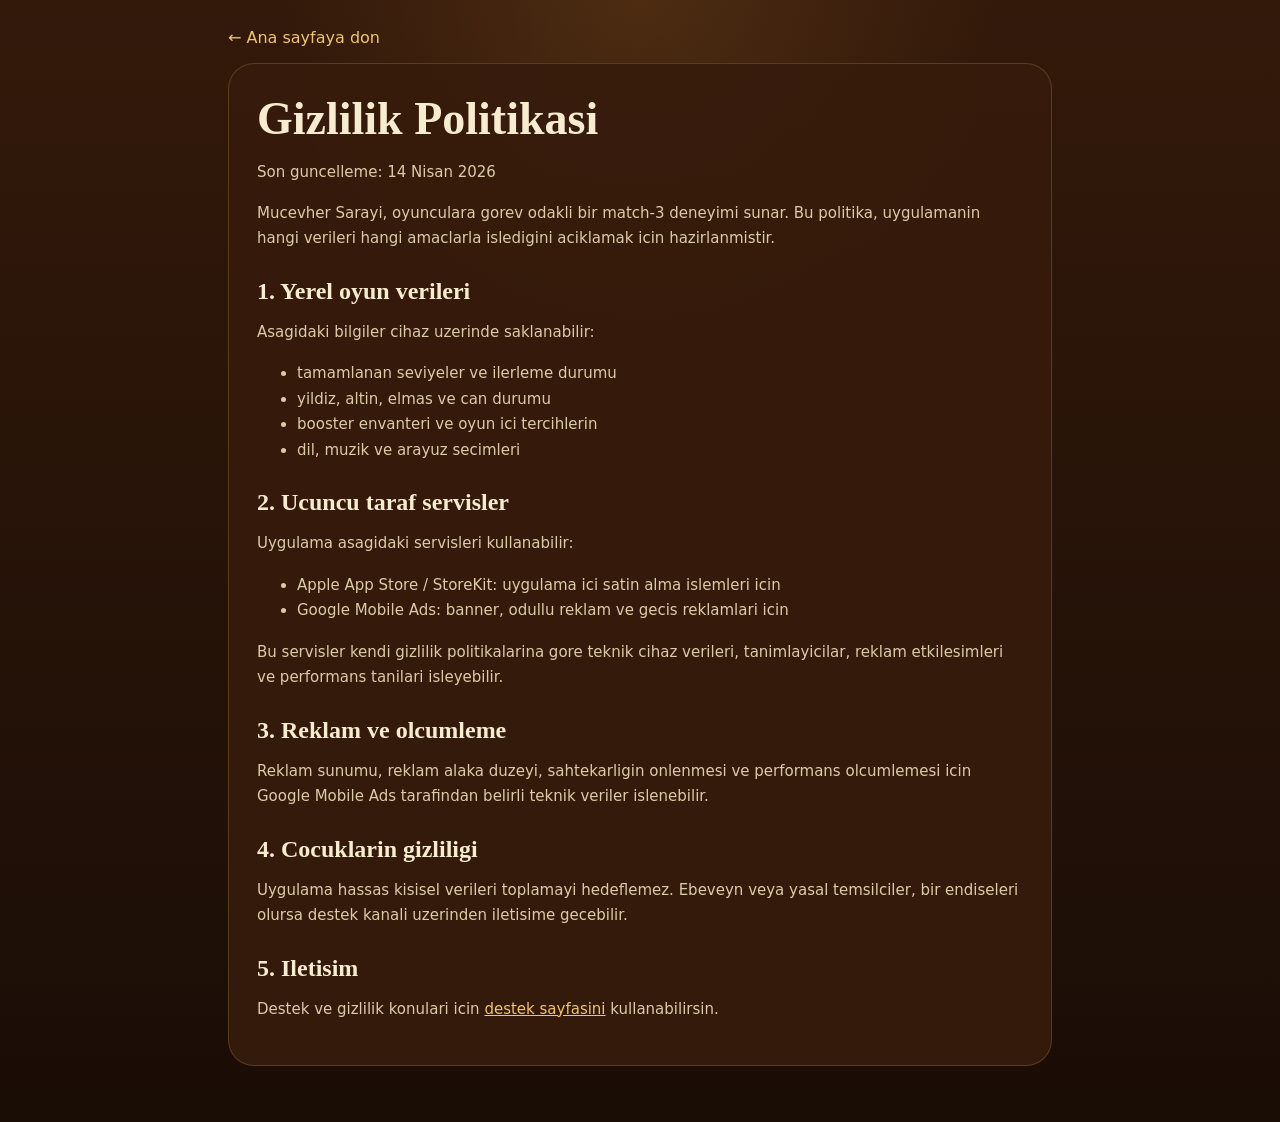
==== privacy.html @ 97454706 "Add GitHub Pages site for support, privacy and app-ads" ====
<!DOCTYPE html>
<html lang="tr">
<head>
  <meta charset="utf-8">
  <meta name="viewport" content="width=device-width, initial-scale=1">
  <title>Mucevher Sarayi - Gizlilik Politikasi</title>
  <style>
    :root {
      --bg: #1a0d06;
      --panel: rgba(55, 28, 13, 0.92);
      --line: rgba(232, 192, 105, 0.2);
      --gold: #efc66a;
      --cream: #f8ecd0;
      --muted: #dccbaa;
    }
    * { box-sizing: border-box; }
    body {
      margin: 0;
      font-family: system-ui, -apple-system, BlinkMacSystemFont, "Segoe UI", sans-serif;
      background:
        radial-gradient(circle at top, rgba(214, 146, 57, 0.16), transparent 28%),
        linear-gradient(180deg, #33190a, var(--bg));
      color: var(--cream);
    }
    .wrap {
      max-width: 860px;
      margin: 0 auto;
      padding: 28px 18px 56px;
    }
    .panel {
      background: var(--panel);
      border: 1px solid var(--line);
      border-radius: 26px;
      padding: 28px;
    }
    a { color: var(--gold); }
    h1, h2 {
      font-family: Georgia, "Times New Roman", serif;
      margin: 0 0 14px;
    }
    h1 { font-size: clamp(30px, 6vw, 46px); }
    h2 { font-size: 24px; margin-top: 26px; }
    p, li {
      color: var(--muted);
      line-height: 1.7;
      font-size: 15px;
    }
    .back { display: inline-block; margin-bottom: 16px; text-decoration: none; }
  </style>
</head>
<body>
  <main class="wrap">
    <a class="back" href="./index.html">← Ana sayfaya don</a>
    <section class="panel">
      <h1>Gizlilik Politikasi</h1>
      <p>Son guncelleme: 14 Nisan 2026</p>

      <p>
        Mucevher Sarayi, oyunculara gorev odakli bir match-3 deneyimi sunar. Bu politika, uygulamanin hangi verileri
        hangi amaclarla isledigini aciklamak icin hazirlanmistir.
      </p>

      <h2>1. Yerel oyun verileri</h2>
      <p>Asagidaki bilgiler cihaz uzerinde saklanabilir:</p>
      <ul>
        <li>tamamlanan seviyeler ve ilerleme durumu</li>
        <li>yildiz, altin, elmas ve can durumu</li>
        <li>booster envanteri ve oyun ici tercihlerin</li>
        <li>dil, muzik ve arayuz secimleri</li>
      </ul>

      <h2>2. Ucuncu taraf servisler</h2>
      <p>Uygulama asagidaki servisleri kullanabilir:</p>
      <ul>
        <li>Apple App Store / StoreKit: uygulama ici satin alma islemleri icin</li>
        <li>Google Mobile Ads: banner, odullu reklam ve gecis reklamlari icin</li>
      </ul>
      <p>
        Bu servisler kendi gizlilik politikalarina gore teknik cihaz verileri, tanimlayicilar, reklam etkilesimleri
        ve performans tanilari isleyebilir.
      </p>

      <h2>3. Reklam ve olcumleme</h2>
      <p>
        Reklam sunumu, reklam alaka duzeyi, sahtekarligin onlenmesi ve performans olcumlemesi icin Google Mobile Ads
        tarafindan belirli teknik veriler islenebilir.
      </p>

      <h2>4. Cocuklarin gizliligi</h2>
      <p>
        Uygulama hassas kisisel verileri toplamayi hedeflemez. Ebeveyn veya yasal temsilciler, bir endiseleri olursa
        destek kanali uzerinden iletisime gecebilir.
      </p>

      <h2>5. Iletisim</h2>
      <p>
        Destek ve gizlilik konulari icin <a href="./support.html">destek sayfasini</a> kullanabilirsin.
      </p>
    </section>
  </main>
</body>
</html>
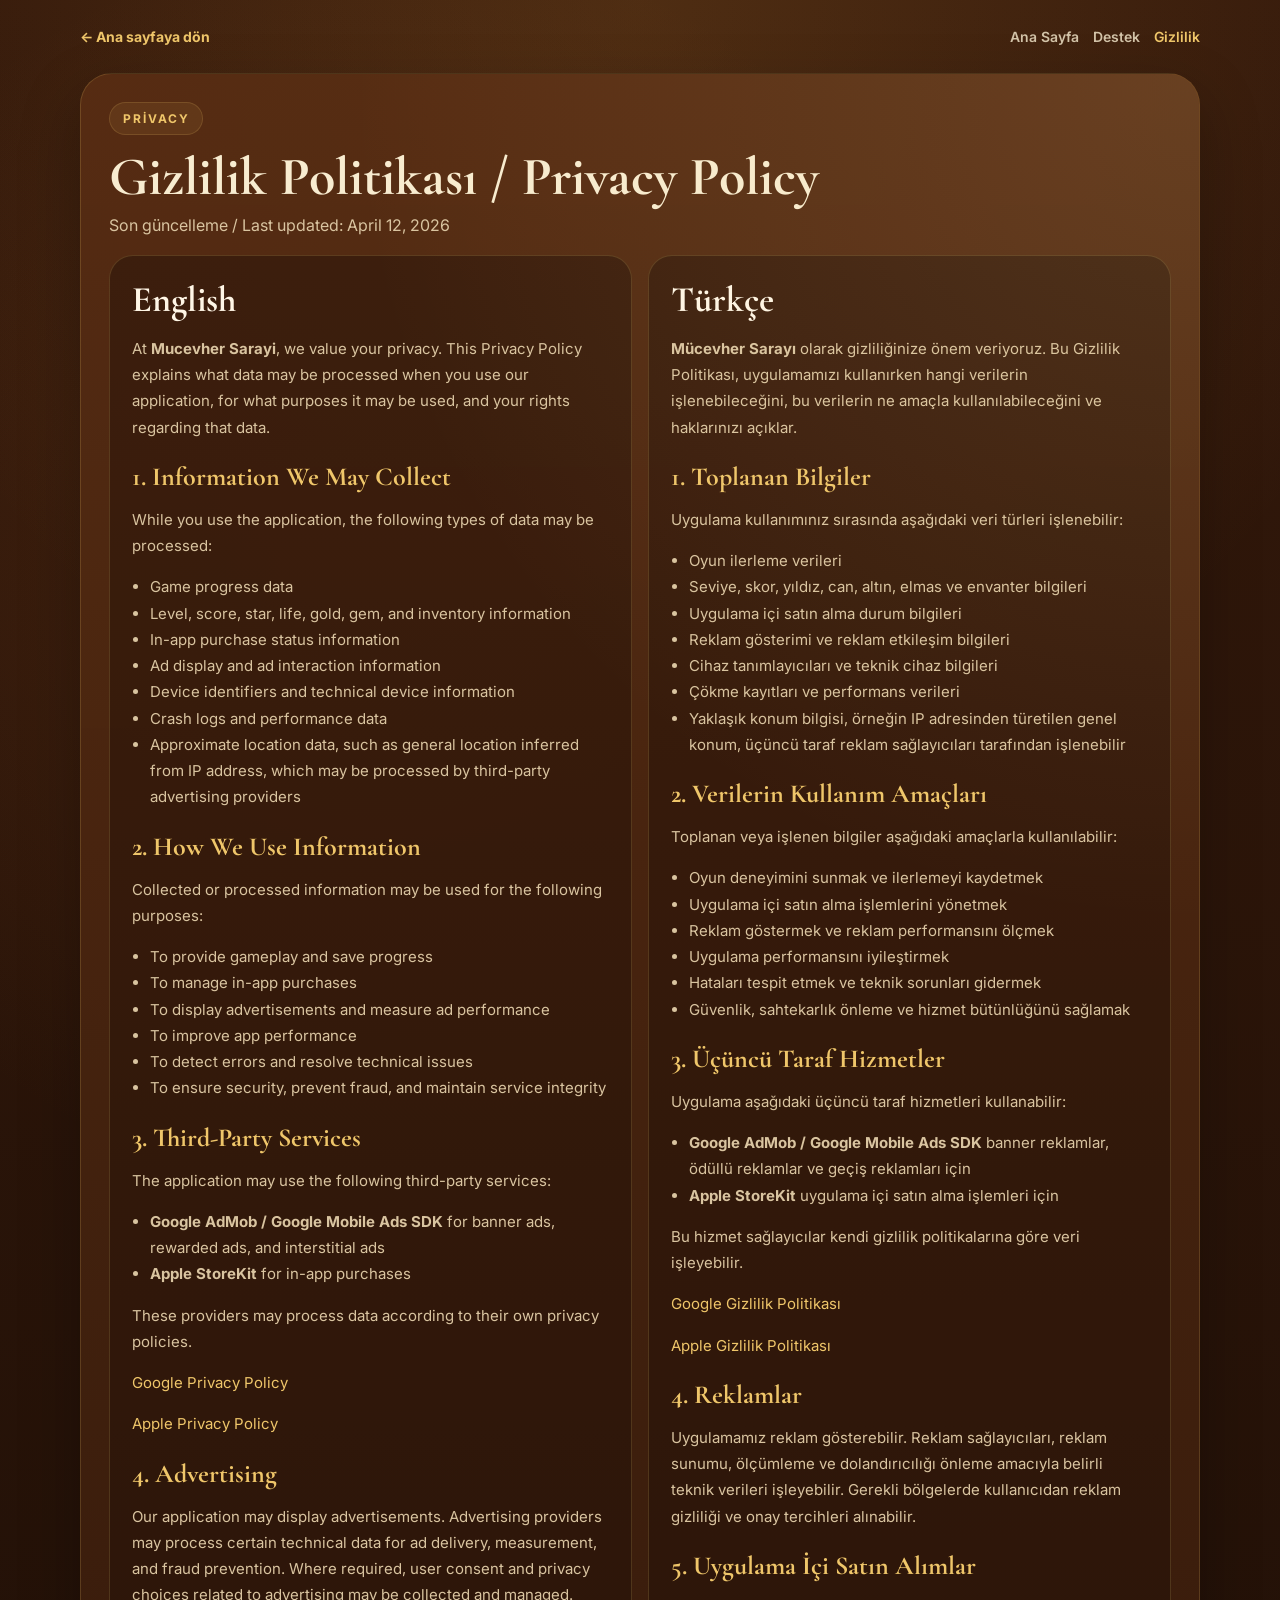
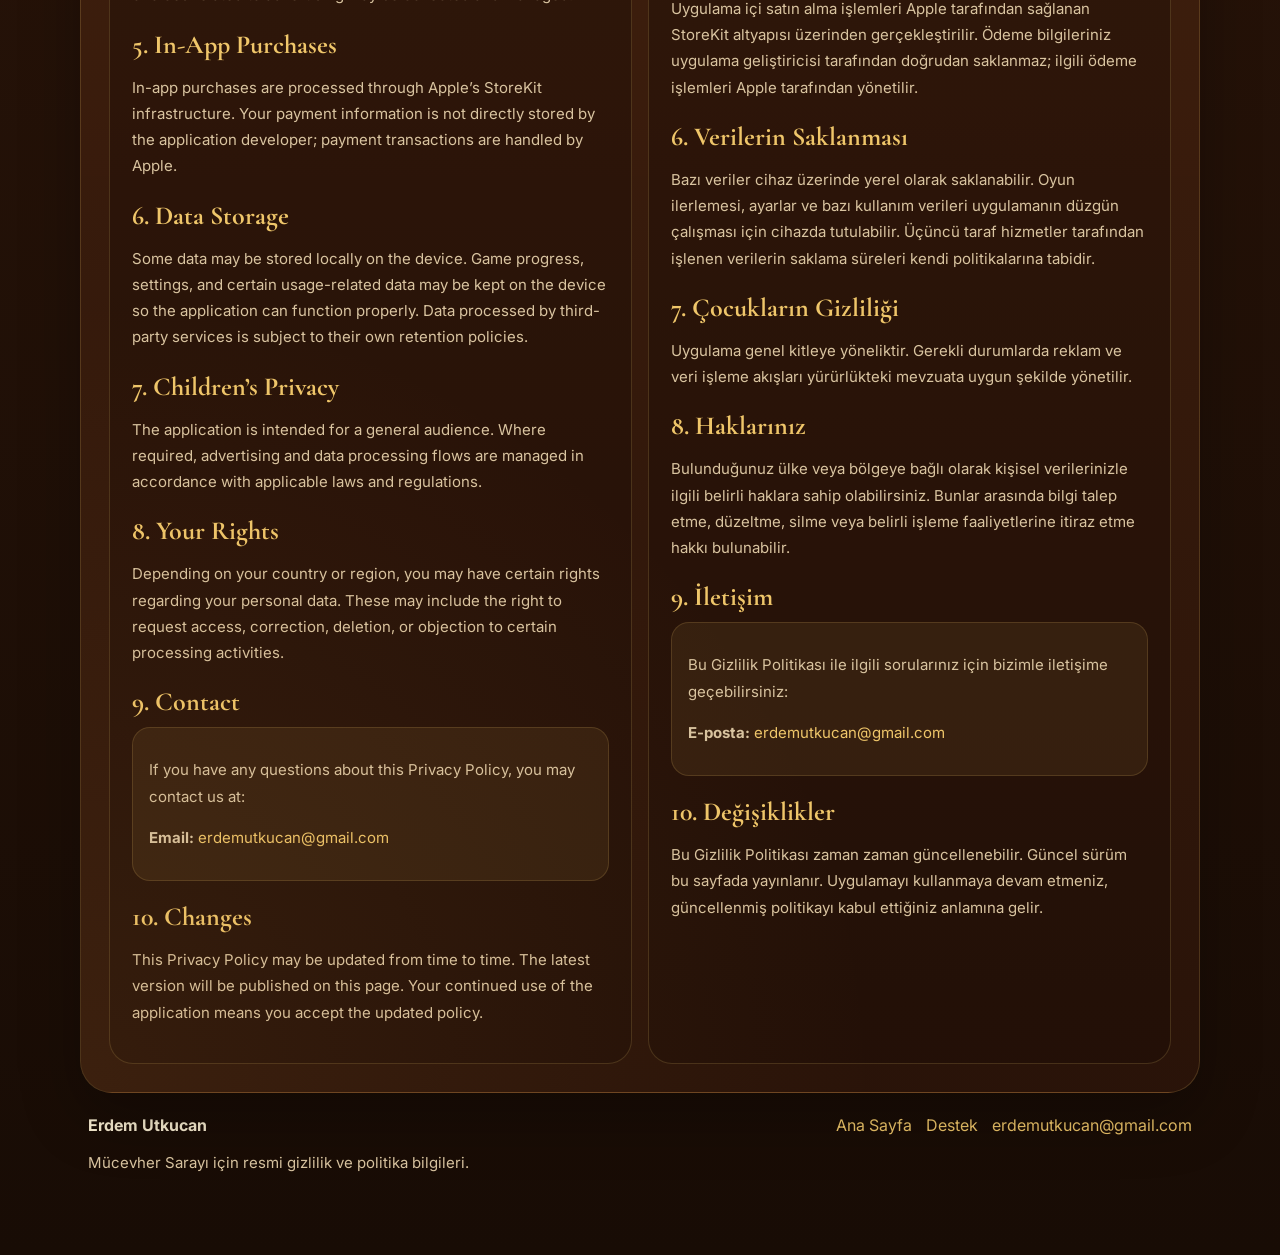
==== commit 82258057: "Polish publisher website" ====
--- a/privacy.html
+++ b/privacy.html
@@ -3,100 +3,260 @@
 <head>
   <meta charset="utf-8">
   <meta name="viewport" content="width=device-width, initial-scale=1">
-  <title>Mucevher Sarayi - Gizlilik Politikasi</title>
+  <title>Mücevher Sarayı | Gizlilik Politikası</title>
+  <meta name="description" content="Mücevher Sarayı için Türkçe ve İngilizce gizlilik politikası.">
+  <link rel="canonical" href="https://erdemutkucan.com/privacy.html">
+  <link rel="preconnect" href="https://fonts.googleapis.com">
+  <link rel="preconnect" href="https://fonts.gstatic.com" crossorigin>
+  <link href="https://fonts.googleapis.com/css2?family=Cormorant+Garamond:wght@500;600;700&family=Inter:wght@400;500;600;700&display=swap" rel="stylesheet">
+  <link rel="stylesheet" href="./styles.css">
   <style>
-    :root {
-      --bg: #1a0d06;
-      --panel: rgba(55, 28, 13, 0.92);
-      --line: rgba(232, 192, 105, 0.2);
-      --gold: #efc66a;
-      --cream: #f8ecd0;
-      --muted: #dccbaa;
-    }
-    * { box-sizing: border-box; }
-    body {
+    .policy-columns {
+      display: grid;
+      grid-template-columns: repeat(auto-fit, minmax(300px, 1fr));
+      gap: 16px;
+      margin-top: 20px;
+    }
+
+    .policy-card {
+      border: 1px solid var(--line);
+      background: rgba(26, 13, 6, 0.38);
+      border-radius: 24px;
+      padding: 22px;
+    }
+
+    .policy-card h2 {
+      margin: 0 0 12px;
+      font-family: "Cormorant Garamond", Georgia, serif;
+      font-size: 36px;
+      color: var(--text);
+    }
+
+    .policy-card h3 {
+      margin: 20px 0 10px;
+      font-family: "Cormorant Garamond", Georgia, serif;
+      font-size: 26px;
+      color: var(--gold);
+    }
+
+    .policy-card p,
+    .policy-card li {
+      color: var(--muted);
+      line-height: 1.75;
+      font-size: 15px;
+    }
+
+    .policy-card ul {
       margin: 0;
-      font-family: system-ui, -apple-system, BlinkMacSystemFont, "Segoe UI", sans-serif;
-      background:
-        radial-gradient(circle at top, rgba(214, 146, 57, 0.16), transparent 28%),
-        linear-gradient(180deg, #33190a, var(--bg));
-      color: var(--cream);
-    }
-    .wrap {
-      max-width: 860px;
-      margin: 0 auto;
-      padding: 28px 18px 56px;
-    }
-    .panel {
-      background: var(--panel);
-      border: 1px solid var(--line);
-      border-radius: 26px;
-      padding: 28px;
-    }
-    a { color: var(--gold); }
-    h1, h2 {
-      font-family: Georgia, "Times New Roman", serif;
-      margin: 0 0 14px;
-    }
-    h1 { font-size: clamp(30px, 6vw, 46px); }
-    h2 { font-size: 24px; margin-top: 26px; }
-    p, li {
+      padding-left: 18px;
+    }
+
+    .policy-meta {
       color: var(--muted);
-      line-height: 1.7;
-      font-size: 15px;
-    }
-    .back { display: inline-block; margin-bottom: 16px; text-decoration: none; }
+      margin: 10px 0 0;
+    }
+
+    .contact-box {
+      margin-top: 10px;
+      padding: 14px 16px;
+      border-radius: 18px;
+      background: rgba(239, 198, 106, 0.08);
+      border: 1px solid rgba(239, 198, 106, 0.16);
+    }
   </style>
 </head>
 <body>
-  <main class="wrap">
-    <a class="back" href="./index.html">← Ana sayfaya don</a>
-    <section class="panel">
-      <h1>Gizlilik Politikasi</h1>
-      <p>Son guncelleme: 14 Nisan 2026</p>
-
-      <p>
-        Mucevher Sarayi, oyunculara gorev odakli bir match-3 deneyimi sunar. Bu politika, uygulamanin hangi verileri
-        hangi amaclarla isledigini aciklamak icin hazirlanmistir.
-      </p>
-
-      <h2>1. Yerel oyun verileri</h2>
-      <p>Asagidaki bilgiler cihaz uzerinde saklanabilir:</p>
-      <ul>
-        <li>tamamlanan seviyeler ve ilerleme durumu</li>
-        <li>yildiz, altin, elmas ve can durumu</li>
-        <li>booster envanteri ve oyun ici tercihlerin</li>
-        <li>dil, muzik ve arayuz secimleri</li>
-      </ul>
-
-      <h2>2. Ucuncu taraf servisler</h2>
-      <p>Uygulama asagidaki servisleri kullanabilir:</p>
-      <ul>
-        <li>Apple App Store / StoreKit: uygulama ici satin alma islemleri icin</li>
-        <li>Google Mobile Ads: banner, odullu reklam ve gecis reklamlari icin</li>
-      </ul>
-      <p>
-        Bu servisler kendi gizlilik politikalarina gore teknik cihaz verileri, tanimlayicilar, reklam etkilesimleri
-        ve performans tanilari isleyebilir.
-      </p>
-
-      <h2>3. Reklam ve olcumleme</h2>
-      <p>
-        Reklam sunumu, reklam alaka duzeyi, sahtekarligin onlenmesi ve performans olcumlemesi icin Google Mobile Ads
-        tarafindan belirli teknik veriler islenebilir.
-      </p>
-
-      <h2>4. Cocuklarin gizliligi</h2>
-      <p>
-        Uygulama hassas kisisel verileri toplamayi hedeflemez. Ebeveyn veya yasal temsilciler, bir endiseleri olursa
-        destek kanali uzerinden iletisime gecebilir.
-      </p>
-
-      <h2>5. Iletisim</h2>
-      <p>
-        Destek ve gizlilik konulari icin <a href="./support.html">destek sayfasini</a> kullanabilirsin.
-      </p>
+  <main class="site-shell">
+    <header class="page-header">
+      <a class="back-link" href="./index.html">← Ana sayfaya dön</a>
+      <nav class="nav">
+        <a href="./index.html">Ana Sayfa</a>
+        <a href="./support.html">Destek</a>
+        <a href="./privacy.html" aria-current="page">Gizlilik</a>
+      </nav>
+    </header>
+
+    <section class="page-panel">
+      <span class="eyebrow">Privacy</span>
+      <h1 class="page-title">Gizlilik Politikası / Privacy Policy</h1>
+      <p class="policy-meta">Son güncelleme / Last updated: April 12, 2026</p>
+
+      <div class="policy-columns">
+        <article class="policy-card">
+          <h2>English</h2>
+          <p>
+            At <strong>Mucevher Sarayi</strong>, we value your privacy. This Privacy Policy explains what data may be processed
+            when you use our application, for what purposes it may be used, and your rights regarding that data.
+          </p>
+
+          <h3>1. Information We May Collect</h3>
+          <p>While you use the application, the following types of data may be processed:</p>
+          <ul>
+            <li>Game progress data</li>
+            <li>Level, score, star, life, gold, gem, and inventory information</li>
+            <li>In-app purchase status information</li>
+            <li>Ad display and ad interaction information</li>
+            <li>Device identifiers and technical device information</li>
+            <li>Crash logs and performance data</li>
+            <li>Approximate location data, such as general location inferred from IP address, which may be processed by third-party advertising providers</li>
+          </ul>
+
+          <h3>2. How We Use Information</h3>
+          <p>Collected or processed information may be used for the following purposes:</p>
+          <ul>
+            <li>To provide gameplay and save progress</li>
+            <li>To manage in-app purchases</li>
+            <li>To display advertisements and measure ad performance</li>
+            <li>To improve app performance</li>
+            <li>To detect errors and resolve technical issues</li>
+            <li>To ensure security, prevent fraud, and maintain service integrity</li>
+          </ul>
+
+          <h3>3. Third-Party Services</h3>
+          <p>The application may use the following third-party services:</p>
+          <ul>
+            <li><strong>Google AdMob / Google Mobile Ads SDK</strong> for banner ads, rewarded ads, and interstitial ads</li>
+            <li><strong>Apple StoreKit</strong> for in-app purchases</li>
+          </ul>
+          <p>These providers may process data according to their own privacy policies.</p>
+          <p><a href="https://policies.google.com/privacy">Google Privacy Policy</a></p>
+          <p><a href="https://www.apple.com/legal/privacy/">Apple Privacy Policy</a></p>
+
+          <h3>4. Advertising</h3>
+          <p>
+            Our application may display advertisements. Advertising providers may process certain technical data for ad delivery,
+            measurement, and fraud prevention. Where required, user consent and privacy choices related to advertising may be collected and managed.
+          </p>
+
+          <h3>5. In-App Purchases</h3>
+          <p>
+            In-app purchases are processed through Apple’s StoreKit infrastructure. Your payment information is not directly stored by the application
+            developer; payment transactions are handled by Apple.
+          </p>
+
+          <h3>6. Data Storage</h3>
+          <p>
+            Some data may be stored locally on the device. Game progress, settings, and certain usage-related data may be kept on the device so the
+            application can function properly. Data processed by third-party services is subject to their own retention policies.
+          </p>
+
+          <h3>7. Children’s Privacy</h3>
+          <p>
+            The application is intended for a general audience. Where required, advertising and data processing flows are managed in accordance with applicable laws and regulations.
+          </p>
+
+          <h3>8. Your Rights</h3>
+          <p>
+            Depending on your country or region, you may have certain rights regarding your personal data. These may include the right to request access,
+            correction, deletion, or objection to certain processing activities.
+          </p>
+
+          <h3>9. Contact</h3>
+          <div class="contact-box">
+            <p>If you have any questions about this Privacy Policy, you may contact us at:</p>
+            <p><strong>Email:</strong> <a href="mailto:erdemutkucan@gmail.com">erdemutkucan@gmail.com</a></p>
+          </div>
+
+          <h3>10. Changes</h3>
+          <p>
+            This Privacy Policy may be updated from time to time. The latest version will be published on this page. Your continued use of the application means you accept the updated policy.
+          </p>
+        </article>
+
+        <article class="policy-card">
+          <h2>Türkçe</h2>
+          <p>
+            <strong>Mücevher Sarayı</strong> olarak gizliliğinize önem veriyoruz. Bu Gizlilik Politikası, uygulamamızı kullanırken hangi verilerin
+            işlenebileceğini, bu verilerin ne amaçla kullanılabileceğini ve haklarınızı açıklar.
+          </p>
+
+          <h3>1. Toplanan Bilgiler</h3>
+          <p>Uygulama kullanımınız sırasında aşağıdaki veri türleri işlenebilir:</p>
+          <ul>
+            <li>Oyun ilerleme verileri</li>
+            <li>Seviye, skor, yıldız, can, altın, elmas ve envanter bilgileri</li>
+            <li>Uygulama içi satın alma durum bilgileri</li>
+            <li>Reklam gösterimi ve reklam etkileşim bilgileri</li>
+            <li>Cihaz tanımlayıcıları ve teknik cihaz bilgileri</li>
+            <li>Çökme kayıtları ve performans verileri</li>
+            <li>Yaklaşık konum bilgisi, örneğin IP adresinden türetilen genel konum, üçüncü taraf reklam sağlayıcıları tarafından işlenebilir</li>
+          </ul>
+
+          <h3>2. Verilerin Kullanım Amaçları</h3>
+          <p>Toplanan veya işlenen bilgiler aşağıdaki amaçlarla kullanılabilir:</p>
+          <ul>
+            <li>Oyun deneyimini sunmak ve ilerlemeyi kaydetmek</li>
+            <li>Uygulama içi satın alma işlemlerini yönetmek</li>
+            <li>Reklam göstermek ve reklam performansını ölçmek</li>
+            <li>Uygulama performansını iyileştirmek</li>
+            <li>Hataları tespit etmek ve teknik sorunları gidermek</li>
+            <li>Güvenlik, sahtekarlık önleme ve hizmet bütünlüğünü sağlamak</li>
+          </ul>
+
+          <h3>3. Üçüncü Taraf Hizmetler</h3>
+          <p>Uygulama aşağıdaki üçüncü taraf hizmetleri kullanabilir:</p>
+          <ul>
+            <li><strong>Google AdMob / Google Mobile Ads SDK</strong> banner reklamlar, ödüllü reklamlar ve geçiş reklamları için</li>
+            <li><strong>Apple StoreKit</strong> uygulama içi satın alma işlemleri için</li>
+          </ul>
+          <p>Bu hizmet sağlayıcılar kendi gizlilik politikalarına göre veri işleyebilir.</p>
+          <p><a href="https://policies.google.com/privacy">Google Gizlilik Politikası</a></p>
+          <p><a href="https://www.apple.com/legal/privacy/">Apple Gizlilik Politikası</a></p>
+
+          <h3>4. Reklamlar</h3>
+          <p>
+            Uygulamamız reklam gösterebilir. Reklam sağlayıcıları, reklam sunumu, ölçümleme ve dolandırıcılığı önleme amacıyla belirli teknik verileri
+            işleyebilir. Gerekli bölgelerde kullanıcıdan reklam gizliliği ve onay tercihleri alınabilir.
+          </p>
+
+          <h3>5. Uygulama İçi Satın Alımlar</h3>
+          <p>
+            Uygulama içi satın alma işlemleri Apple tarafından sağlanan StoreKit altyapısı üzerinden gerçekleştirilir. Ödeme bilgileriniz uygulama
+            geliştiricisi tarafından doğrudan saklanmaz; ilgili ödeme işlemleri Apple tarafından yönetilir.
+          </p>
+
+          <h3>6. Verilerin Saklanması</h3>
+          <p>
+            Bazı veriler cihaz üzerinde yerel olarak saklanabilir. Oyun ilerlemesi, ayarlar ve bazı kullanım verileri uygulamanın düzgün çalışması için
+            cihazda tutulabilir. Üçüncü taraf hizmetler tarafından işlenen verilerin saklama süreleri kendi politikalarına tabidir.
+          </p>
+
+          <h3>7. Çocukların Gizliliği</h3>
+          <p>
+            Uygulama genel kitleye yöneliktir. Gerekli durumlarda reklam ve veri işleme akışları yürürlükteki mevzuata uygun şekilde yönetilir.
+          </p>
+
+          <h3>8. Haklarınız</h3>
+          <p>
+            Bulunduğunuz ülke veya bölgeye bağlı olarak kişisel verilerinizle ilgili belirli haklara sahip olabilirsiniz. Bunlar arasında bilgi talep etme,
+            düzeltme, silme veya belirli işleme faaliyetlerine itiraz etme hakkı bulunabilir.
+          </p>
+
+          <h3>9. İletişim</h3>
+          <div class="contact-box">
+            <p>Bu Gizlilik Politikası ile ilgili sorularınız için bizimle iletişime geçebilirsiniz:</p>
+            <p><strong>E-posta:</strong> <a href="mailto:erdemutkucan@gmail.com">erdemutkucan@gmail.com</a></p>
+          </div>
+
+          <h3>10. Değişiklikler</h3>
+          <p>
+            Bu Gizlilik Politikası zaman zaman güncellenebilir. Güncel sürüm bu sayfada yayınlanır. Uygulamayı kullanmaya devam etmeniz, güncellenmiş politikayı kabul ettiğiniz anlamına gelir.
+          </p>
+        </article>
+      </div>
     </section>
+
+    <footer class="site-footer">
+      <div>
+        <strong>Erdem Utkucan</strong>
+        <p>Mücevher Sarayı için resmi gizlilik ve politika bilgileri.</p>
+      </div>
+      <div class="footer-links">
+        <a href="./index.html">Ana Sayfa</a>
+        <a href="./support.html">Destek</a>
+        <a href="mailto:erdemutkucan@gmail.com">erdemutkucan@gmail.com</a>
+      </div>
+    </footer>
   </main>
 </body>
 </html>
--- a/styles.css
+++ b/styles.css
@@ -0,0 +1,387 @@
+:root {
+  --bg: #180c05;
+  --bg-soft: #34190b;
+  --panel: rgba(53, 27, 12, 0.9);
+  --panel-strong: rgba(66, 33, 14, 0.95);
+  --line: rgba(239, 198, 106, 0.18);
+  --gold: #efc66a;
+  --gold-strong: #f5d88f;
+  --cream: #f8ecd0;
+  --muted: #d9c4a0;
+  --text: #fff6e6;
+  --shadow: 0 24px 60px rgba(0, 0, 0, 0.28);
+}
+
+* {
+  box-sizing: border-box;
+}
+
+html {
+  scroll-behavior: smooth;
+}
+
+body {
+  margin: 0;
+  color: var(--cream);
+  font-family: "Inter", system-ui, -apple-system, BlinkMacSystemFont, "Segoe UI", sans-serif;
+  background:
+    radial-gradient(circle at top, rgba(218, 150, 57, 0.16), transparent 28%),
+    radial-gradient(circle at 30% 20%, rgba(165, 92, 38, 0.18), transparent 26%),
+    linear-gradient(180deg, var(--bg-soft), var(--bg));
+  min-height: 100vh;
+}
+
+a {
+  color: var(--gold);
+  text-decoration: none;
+}
+
+a:hover {
+  color: var(--gold-strong);
+}
+
+.site-shell {
+  width: min(1120px, calc(100% - 32px));
+  margin: 0 auto;
+  padding: 28px 0 64px;
+}
+
+.hero-panel,
+.page-panel {
+  background:
+    linear-gradient(180deg, rgba(88, 45, 19, 0.92), rgba(42, 20, 9, 0.96));
+  border: 1px solid var(--line);
+  border-radius: 32px;
+  padding: 28px;
+  box-shadow: var(--shadow);
+  position: relative;
+  overflow: hidden;
+}
+
+.hero-panel::before,
+.page-panel::before {
+  content: "";
+  position: absolute;
+  inset: 0;
+  background:
+    radial-gradient(circle at top right, rgba(245, 216, 143, 0.12), transparent 30%),
+    radial-gradient(circle at bottom left, rgba(189, 124, 53, 0.12), transparent 28%);
+  pointer-events: none;
+}
+
+.topbar,
+.page-header {
+  display: flex;
+  align-items: center;
+  justify-content: space-between;
+  gap: 16px;
+  margin-bottom: 28px;
+}
+
+.brand-lockup {
+  display: flex;
+  align-items: center;
+  gap: 12px;
+  flex-wrap: wrap;
+}
+
+.brand-pill {
+  display: inline-flex;
+  align-items: center;
+  padding: 10px 14px;
+  border-radius: 999px;
+  background: rgba(239, 198, 106, 0.1);
+  border: 1px solid rgba(239, 198, 106, 0.16);
+  color: var(--gold);
+  font-size: 12px;
+  font-weight: 700;
+  letter-spacing: 0.14em;
+  text-transform: uppercase;
+}
+
+.brand-sub {
+  color: rgba(248, 236, 208, 0.72);
+  font-size: 13px;
+}
+
+.nav {
+  display: flex;
+  align-items: center;
+  gap: 14px;
+  flex-wrap: wrap;
+}
+
+.nav a {
+  color: rgba(248, 236, 208, 0.8);
+  font-size: 14px;
+  font-weight: 600;
+}
+
+.nav a[aria-current="page"] {
+  color: var(--gold);
+}
+
+.eyebrow {
+  display: inline-flex;
+  align-items: center;
+  padding: 8px 13px;
+  border-radius: 999px;
+  border: 1px solid rgba(239, 198, 106, 0.16);
+  background: rgba(239, 198, 106, 0.08);
+  color: var(--gold);
+  font-size: 12px;
+  font-weight: 700;
+  letter-spacing: 0.16em;
+  text-transform: uppercase;
+}
+
+.hero-grid {
+  display: grid;
+  grid-template-columns: minmax(0, 1.4fr) minmax(280px, 0.8fr);
+  gap: 20px;
+  position: relative;
+  z-index: 1;
+}
+
+.hero-title,
+.page-title,
+.section-heading h2,
+.info-card h2,
+.app-card h3,
+.faq-item h3,
+.feature-panel h2 {
+  font-family: "Cormorant Garamond", Georgia, serif;
+}
+
+.hero-title {
+  margin: 16px 0 8px;
+  font-size: clamp(50px, 9vw, 84px);
+  line-height: 0.92;
+  color: var(--text);
+}
+
+.hero-lead,
+.page-lead,
+.info-card p,
+.feature-list li,
+.clean-list li,
+.faq-item p,
+.app-card p,
+.site-footer p {
+  color: var(--muted);
+  line-height: 1.75;
+  font-size: 15px;
+}
+
+.hero-actions {
+  display: flex;
+  flex-wrap: wrap;
+  gap: 12px;
+  margin-top: 24px;
+}
+
+.btn {
+  display: inline-flex;
+  align-items: center;
+  justify-content: center;
+  min-height: 50px;
+  padding: 0 18px;
+  border-radius: 999px;
+  border: 1px solid var(--line);
+  font-size: 14px;
+  font-weight: 700;
+}
+
+.btn-primary {
+  color: #261403;
+  background: linear-gradient(135deg, #f4d688, #d49a44);
+}
+
+.btn-secondary {
+  color: var(--cream);
+  background: rgba(27, 14, 6, 0.66);
+}
+
+.mini-stats {
+  display: grid;
+  grid-template-columns: repeat(auto-fit, minmax(140px, 1fr));
+  gap: 12px;
+  margin-top: 26px;
+}
+
+.stat-card,
+.feature-panel,
+.info-card,
+.app-card,
+.faq-item {
+  border: 1px solid var(--line);
+  background: rgba(26, 13, 6, 0.38);
+  border-radius: 24px;
+}
+
+.stat-card {
+  padding: 16px;
+}
+
+.stat-label,
+.card-kicker {
+  display: block;
+  margin-bottom: 8px;
+  color: var(--gold);
+  font-size: 12px;
+  font-weight: 700;
+  letter-spacing: 0.12em;
+  text-transform: uppercase;
+}
+
+.stat-card strong {
+  color: var(--text);
+  font-size: 16px;
+}
+
+.feature-panel {
+  padding: 22px;
+  align-self: start;
+}
+
+.feature-panel h2,
+.page-title {
+  margin: 16px 0 12px;
+  font-size: clamp(36px, 7vw, 54px);
+  line-height: 0.96;
+}
+
+.feature-list,
+.clean-list {
+  margin: 0;
+  padding-left: 18px;
+}
+
+.content-grid {
+  display: grid;
+  grid-template-columns: repeat(auto-fit, minmax(240px, 1fr));
+  gap: 16px;
+  margin-top: 20px;
+}
+
+.info-card {
+  padding: 22px;
+}
+
+.info-card h2 {
+  margin: 0 0 10px;
+  font-size: 34px;
+  line-height: 0.95;
+}
+
+.text-link {
+  display: inline-flex;
+  margin-top: 10px;
+  font-weight: 700;
+}
+
+.app-section,
+.faq-block {
+  margin-top: 28px;
+}
+
+.section-heading {
+  margin-bottom: 14px;
+}
+
+.section-heading h2 {
+  margin: 10px 0 0;
+  font-size: 42px;
+  line-height: 0.96;
+}
+
+.app-card {
+  padding: 22px;
+  display: flex;
+  align-items: center;
+  justify-content: space-between;
+  gap: 18px;
+}
+
+.app-card h3,
+.faq-item h3 {
+  margin: 0 0 10px;
+  color: var(--text);
+  font-size: 28px;
+}
+
+.faq-item {
+  padding: 20px 22px;
+  margin-bottom: 12px;
+}
+
+.site-footer {
+  display: flex;
+  align-items: flex-start;
+  justify-content: space-between;
+  gap: 18px;
+  padding: 22px 8px 0;
+}
+
+.footer-links {
+  display: flex;
+  flex-wrap: wrap;
+  justify-content: flex-end;
+  gap: 14px;
+}
+
+.back-link {
+  color: var(--gold);
+  font-size: 14px;
+  font-weight: 700;
+}
+
+.page-lead {
+  max-width: 760px;
+  margin-bottom: 4px;
+}
+
+@media (max-width: 860px) {
+  .hero-grid {
+    grid-template-columns: 1fr;
+  }
+
+  .site-footer,
+  .page-header,
+  .topbar,
+  .app-card {
+    flex-direction: column;
+    align-items: flex-start;
+  }
+
+  .footer-links {
+    justify-content: flex-start;
+  }
+}
+
+@media (max-width: 560px) {
+  .site-shell {
+    width: min(100% - 20px, 1120px);
+    padding-top: 18px;
+  }
+
+  .hero-panel,
+  .page-panel {
+    padding: 20px;
+    border-radius: 24px;
+  }
+
+  .hero-title {
+    font-size: 46px;
+  }
+
+  .feature-panel h2,
+  .page-title,
+  .section-heading h2 {
+    font-size: 34px;
+  }
+
+  .info-card h2 {
+    font-size: 28px;
+  }
+}
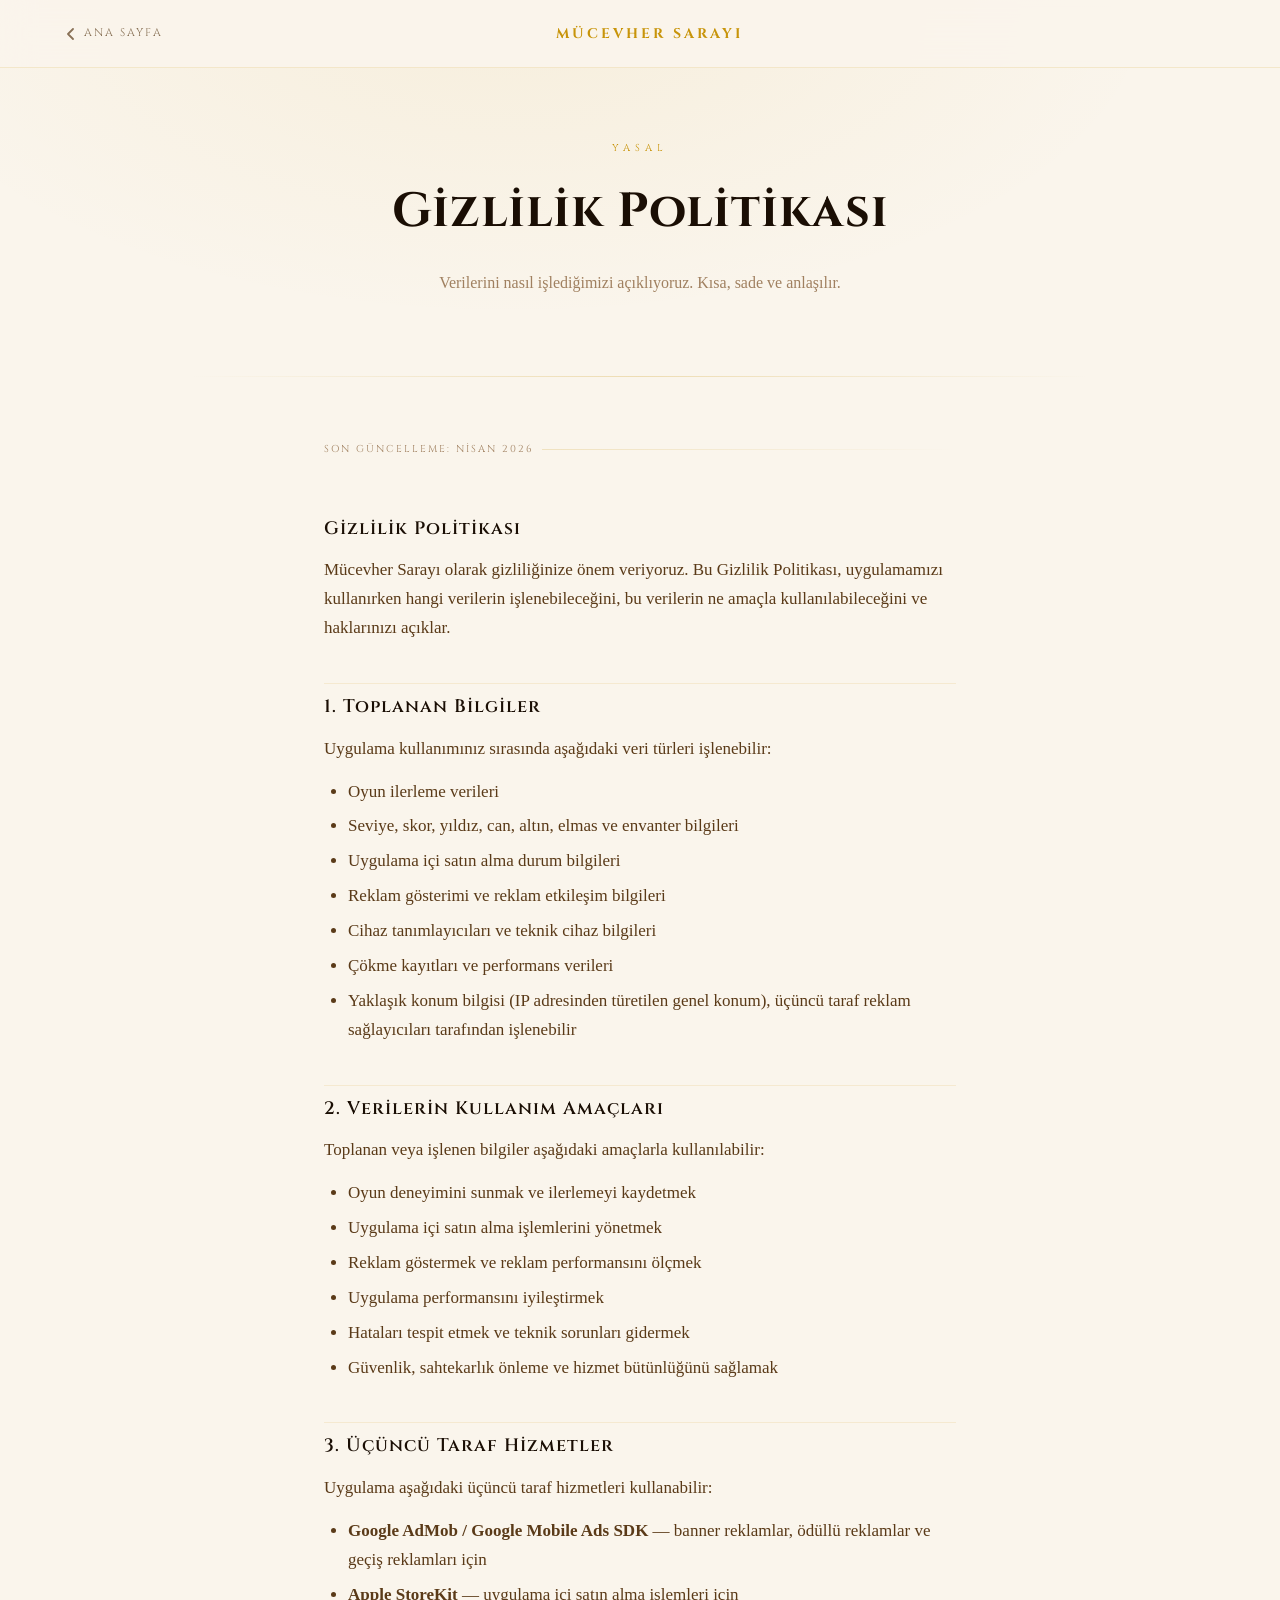
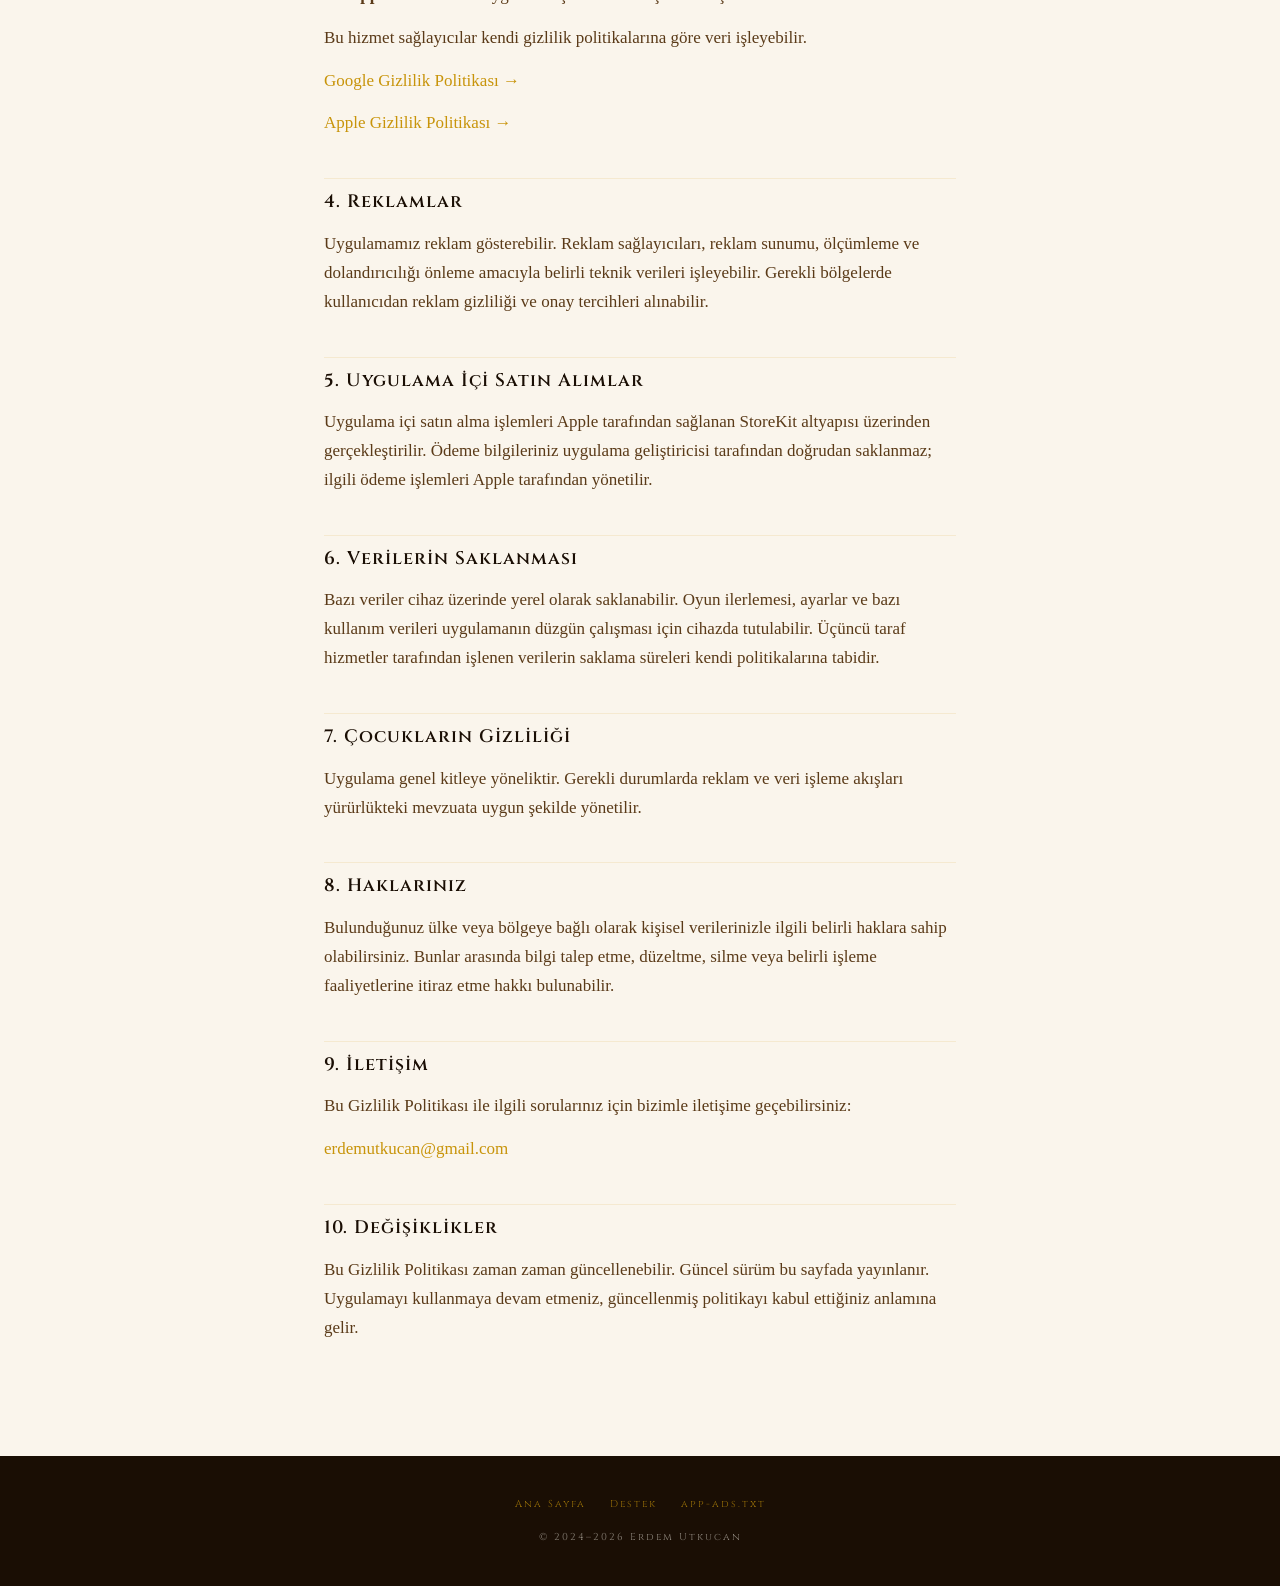
==== commit 7232aa2b: "Deploy redesigned site and app pages" ====
--- a/privacy.html
+++ b/privacy.html
@@ -2,261 +2,12 @@
 <html lang="tr">
 <head>
   <meta charset="utf-8">
+  <meta http-equiv="refresh" content="0; url=/mucevher-sarayi/privacy.html">
   <meta name="viewport" content="width=device-width, initial-scale=1">
-  <title>Mücevher Sarayı | Gizlilik Politikası</title>
-  <meta name="description" content="Mücevher Sarayı için Türkçe ve İngilizce gizlilik politikası.">
-  <link rel="canonical" href="https://erdemutkucan.com/privacy.html">
-  <link rel="preconnect" href="https://fonts.googleapis.com">
-  <link rel="preconnect" href="https://fonts.gstatic.com" crossorigin>
-  <link href="https://fonts.googleapis.com/css2?family=Cormorant+Garamond:wght@500;600;700&family=Inter:wght@400;500;600;700&display=swap" rel="stylesheet">
-  <link rel="stylesheet" href="./styles.css">
-  <style>
-    .policy-columns {
-      display: grid;
-      grid-template-columns: repeat(auto-fit, minmax(300px, 1fr));
-      gap: 16px;
-      margin-top: 20px;
-    }
-
-    .policy-card {
-      border: 1px solid var(--line);
-      background: rgba(26, 13, 6, 0.38);
-      border-radius: 24px;
-      padding: 22px;
-    }
-
-    .policy-card h2 {
-      margin: 0 0 12px;
-      font-family: "Cormorant Garamond", Georgia, serif;
-      font-size: 36px;
-      color: var(--text);
-    }
-
-    .policy-card h3 {
-      margin: 20px 0 10px;
-      font-family: "Cormorant Garamond", Georgia, serif;
-      font-size: 26px;
-      color: var(--gold);
-    }
-
-    .policy-card p,
-    .policy-card li {
-      color: var(--muted);
-      line-height: 1.75;
-      font-size: 15px;
-    }
-
-    .policy-card ul {
-      margin: 0;
-      padding-left: 18px;
-    }
-
-    .policy-meta {
-      color: var(--muted);
-      margin: 10px 0 0;
-    }
-
-    .contact-box {
-      margin-top: 10px;
-      padding: 14px 16px;
-      border-radius: 18px;
-      background: rgba(239, 198, 106, 0.08);
-      border: 1px solid rgba(239, 198, 106, 0.16);
-    }
-  </style>
+  <title>Gizlilik Politikasi Yonlendiriliyor</title>
+  <link rel="canonical" href="https://erdemutkucan.com/mucevher-sarayi/privacy.html">
 </head>
 <body>
-  <main class="site-shell">
-    <header class="page-header">
-      <a class="back-link" href="./index.html">← Ana sayfaya dön</a>
-      <nav class="nav">
-        <a href="./index.html">Ana Sayfa</a>
-        <a href="./support.html">Destek</a>
-        <a href="./privacy.html" aria-current="page">Gizlilik</a>
-      </nav>
-    </header>
-
-    <section class="page-panel">
-      <span class="eyebrow">Privacy</span>
-      <h1 class="page-title">Gizlilik Politikası / Privacy Policy</h1>
-      <p class="policy-meta">Son güncelleme / Last updated: April 12, 2026</p>
-
-      <div class="policy-columns">
-        <article class="policy-card">
-          <h2>English</h2>
-          <p>
-            At <strong>Mucevher Sarayi</strong>, we value your privacy. This Privacy Policy explains what data may be processed
-            when you use our application, for what purposes it may be used, and your rights regarding that data.
-          </p>
-
-          <h3>1. Information We May Collect</h3>
-          <p>While you use the application, the following types of data may be processed:</p>
-          <ul>
-            <li>Game progress data</li>
-            <li>Level, score, star, life, gold, gem, and inventory information</li>
-            <li>In-app purchase status information</li>
-            <li>Ad display and ad interaction information</li>
-            <li>Device identifiers and technical device information</li>
-            <li>Crash logs and performance data</li>
-            <li>Approximate location data, such as general location inferred from IP address, which may be processed by third-party advertising providers</li>
-          </ul>
-
-          <h3>2. How We Use Information</h3>
-          <p>Collected or processed information may be used for the following purposes:</p>
-          <ul>
-            <li>To provide gameplay and save progress</li>
-            <li>To manage in-app purchases</li>
-            <li>To display advertisements and measure ad performance</li>
-            <li>To improve app performance</li>
-            <li>To detect errors and resolve technical issues</li>
-            <li>To ensure security, prevent fraud, and maintain service integrity</li>
-          </ul>
-
-          <h3>3. Third-Party Services</h3>
-          <p>The application may use the following third-party services:</p>
-          <ul>
-            <li><strong>Google AdMob / Google Mobile Ads SDK</strong> for banner ads, rewarded ads, and interstitial ads</li>
-            <li><strong>Apple StoreKit</strong> for in-app purchases</li>
-          </ul>
-          <p>These providers may process data according to their own privacy policies.</p>
-          <p><a href="https://policies.google.com/privacy">Google Privacy Policy</a></p>
-          <p><a href="https://www.apple.com/legal/privacy/">Apple Privacy Policy</a></p>
-
-          <h3>4. Advertising</h3>
-          <p>
-            Our application may display advertisements. Advertising providers may process certain technical data for ad delivery,
-            measurement, and fraud prevention. Where required, user consent and privacy choices related to advertising may be collected and managed.
-          </p>
-
-          <h3>5. In-App Purchases</h3>
-          <p>
-            In-app purchases are processed through Apple’s StoreKit infrastructure. Your payment information is not directly stored by the application
-            developer; payment transactions are handled by Apple.
-          </p>
-
-          <h3>6. Data Storage</h3>
-          <p>
-            Some data may be stored locally on the device. Game progress, settings, and certain usage-related data may be kept on the device so the
-            application can function properly. Data processed by third-party services is subject to their own retention policies.
-          </p>
-
-          <h3>7. Children’s Privacy</h3>
-          <p>
-            The application is intended for a general audience. Where required, advertising and data processing flows are managed in accordance with applicable laws and regulations.
-          </p>
-
-          <h3>8. Your Rights</h3>
-          <p>
-            Depending on your country or region, you may have certain rights regarding your personal data. These may include the right to request access,
-            correction, deletion, or objection to certain processing activities.
-          </p>
-
-          <h3>9. Contact</h3>
-          <div class="contact-box">
-            <p>If you have any questions about this Privacy Policy, you may contact us at:</p>
-            <p><strong>Email:</strong> <a href="mailto:erdemutkucan@gmail.com">erdemutkucan@gmail.com</a></p>
-          </div>
-
-          <h3>10. Changes</h3>
-          <p>
-            This Privacy Policy may be updated from time to time. The latest version will be published on this page. Your continued use of the application means you accept the updated policy.
-          </p>
-        </article>
-
-        <article class="policy-card">
-          <h2>Türkçe</h2>
-          <p>
-            <strong>Mücevher Sarayı</strong> olarak gizliliğinize önem veriyoruz. Bu Gizlilik Politikası, uygulamamızı kullanırken hangi verilerin
-            işlenebileceğini, bu verilerin ne amaçla kullanılabileceğini ve haklarınızı açıklar.
-          </p>
-
-          <h3>1. Toplanan Bilgiler</h3>
-          <p>Uygulama kullanımınız sırasında aşağıdaki veri türleri işlenebilir:</p>
-          <ul>
-            <li>Oyun ilerleme verileri</li>
-            <li>Seviye, skor, yıldız, can, altın, elmas ve envanter bilgileri</li>
-            <li>Uygulama içi satın alma durum bilgileri</li>
-            <li>Reklam gösterimi ve reklam etkileşim bilgileri</li>
-            <li>Cihaz tanımlayıcıları ve teknik cihaz bilgileri</li>
-            <li>Çökme kayıtları ve performans verileri</li>
-            <li>Yaklaşık konum bilgisi, örneğin IP adresinden türetilen genel konum, üçüncü taraf reklam sağlayıcıları tarafından işlenebilir</li>
-          </ul>
-
-          <h3>2. Verilerin Kullanım Amaçları</h3>
-          <p>Toplanan veya işlenen bilgiler aşağıdaki amaçlarla kullanılabilir:</p>
-          <ul>
-            <li>Oyun deneyimini sunmak ve ilerlemeyi kaydetmek</li>
-            <li>Uygulama içi satın alma işlemlerini yönetmek</li>
-            <li>Reklam göstermek ve reklam performansını ölçmek</li>
-            <li>Uygulama performansını iyileştirmek</li>
-            <li>Hataları tespit etmek ve teknik sorunları gidermek</li>
-            <li>Güvenlik, sahtekarlık önleme ve hizmet bütünlüğünü sağlamak</li>
-          </ul>
-
-          <h3>3. Üçüncü Taraf Hizmetler</h3>
-          <p>Uygulama aşağıdaki üçüncü taraf hizmetleri kullanabilir:</p>
-          <ul>
-            <li><strong>Google AdMob / Google Mobile Ads SDK</strong> banner reklamlar, ödüllü reklamlar ve geçiş reklamları için</li>
-            <li><strong>Apple StoreKit</strong> uygulama içi satın alma işlemleri için</li>
-          </ul>
-          <p>Bu hizmet sağlayıcılar kendi gizlilik politikalarına göre veri işleyebilir.</p>
-          <p><a href="https://policies.google.com/privacy">Google Gizlilik Politikası</a></p>
-          <p><a href="https://www.apple.com/legal/privacy/">Apple Gizlilik Politikası</a></p>
-
-          <h3>4. Reklamlar</h3>
-          <p>
-            Uygulamamız reklam gösterebilir. Reklam sağlayıcıları, reklam sunumu, ölçümleme ve dolandırıcılığı önleme amacıyla belirli teknik verileri
-            işleyebilir. Gerekli bölgelerde kullanıcıdan reklam gizliliği ve onay tercihleri alınabilir.
-          </p>
-
-          <h3>5. Uygulama İçi Satın Alımlar</h3>
-          <p>
-            Uygulama içi satın alma işlemleri Apple tarafından sağlanan StoreKit altyapısı üzerinden gerçekleştirilir. Ödeme bilgileriniz uygulama
-            geliştiricisi tarafından doğrudan saklanmaz; ilgili ödeme işlemleri Apple tarafından yönetilir.
-          </p>
-
-          <h3>6. Verilerin Saklanması</h3>
-          <p>
-            Bazı veriler cihaz üzerinde yerel olarak saklanabilir. Oyun ilerlemesi, ayarlar ve bazı kullanım verileri uygulamanın düzgün çalışması için
-            cihazda tutulabilir. Üçüncü taraf hizmetler tarafından işlenen verilerin saklama süreleri kendi politikalarına tabidir.
-          </p>
-
-          <h3>7. Çocukların Gizliliği</h3>
-          <p>
-            Uygulama genel kitleye yöneliktir. Gerekli durumlarda reklam ve veri işleme akışları yürürlükteki mevzuata uygun şekilde yönetilir.
-          </p>
-
-          <h3>8. Haklarınız</h3>
-          <p>
-            Bulunduğunuz ülke veya bölgeye bağlı olarak kişisel verilerinizle ilgili belirli haklara sahip olabilirsiniz. Bunlar arasında bilgi talep etme,
-            düzeltme, silme veya belirli işleme faaliyetlerine itiraz etme hakkı bulunabilir.
-          </p>
-
-          <h3>9. İletişim</h3>
-          <div class="contact-box">
-            <p>Bu Gizlilik Politikası ile ilgili sorularınız için bizimle iletişime geçebilirsiniz:</p>
-            <p><strong>E-posta:</strong> <a href="mailto:erdemutkucan@gmail.com">erdemutkucan@gmail.com</a></p>
-          </div>
-
-          <h3>10. Değişiklikler</h3>
-          <p>
-            Bu Gizlilik Politikası zaman zaman güncellenebilir. Güncel sürüm bu sayfada yayınlanır. Uygulamayı kullanmaya devam etmeniz, güncellenmiş politikayı kabul ettiğiniz anlamına gelir.
-          </p>
-        </article>
-      </div>
-    </section>
-
-    <footer class="site-footer">
-      <div>
-        <strong>Erdem Utkucan</strong>
-        <p>Mücevher Sarayı için resmi gizlilik ve politika bilgileri.</p>
-      </div>
-      <div class="footer-links">
-        <a href="./index.html">Ana Sayfa</a>
-        <a href="./support.html">Destek</a>
-        <a href="mailto:erdemutkucan@gmail.com">erdemutkucan@gmail.com</a>
-      </div>
-    </footer>
-  </main>
+  <p>Yonlendiriliyor... <a href="/mucevher-sarayi/privacy.html">Gizlilik Politikasi</a></p>
 </body>
 </html>
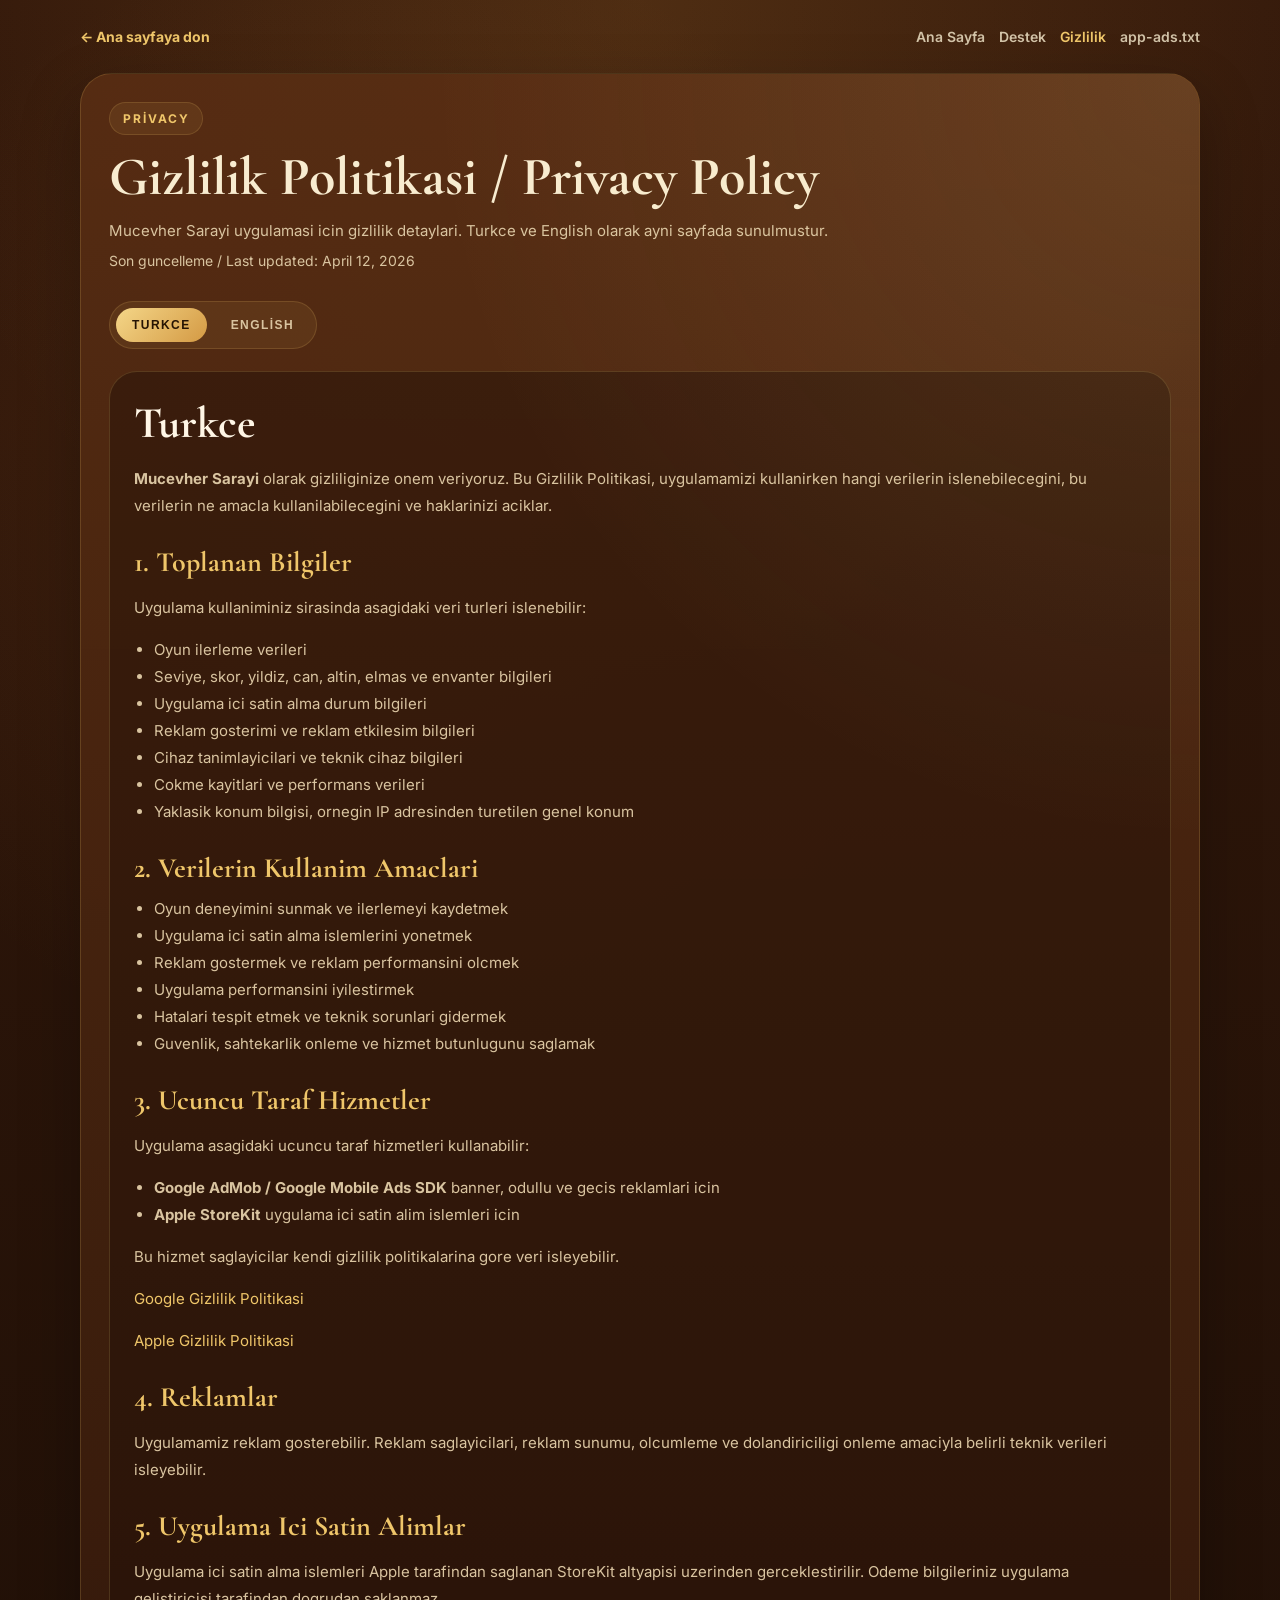
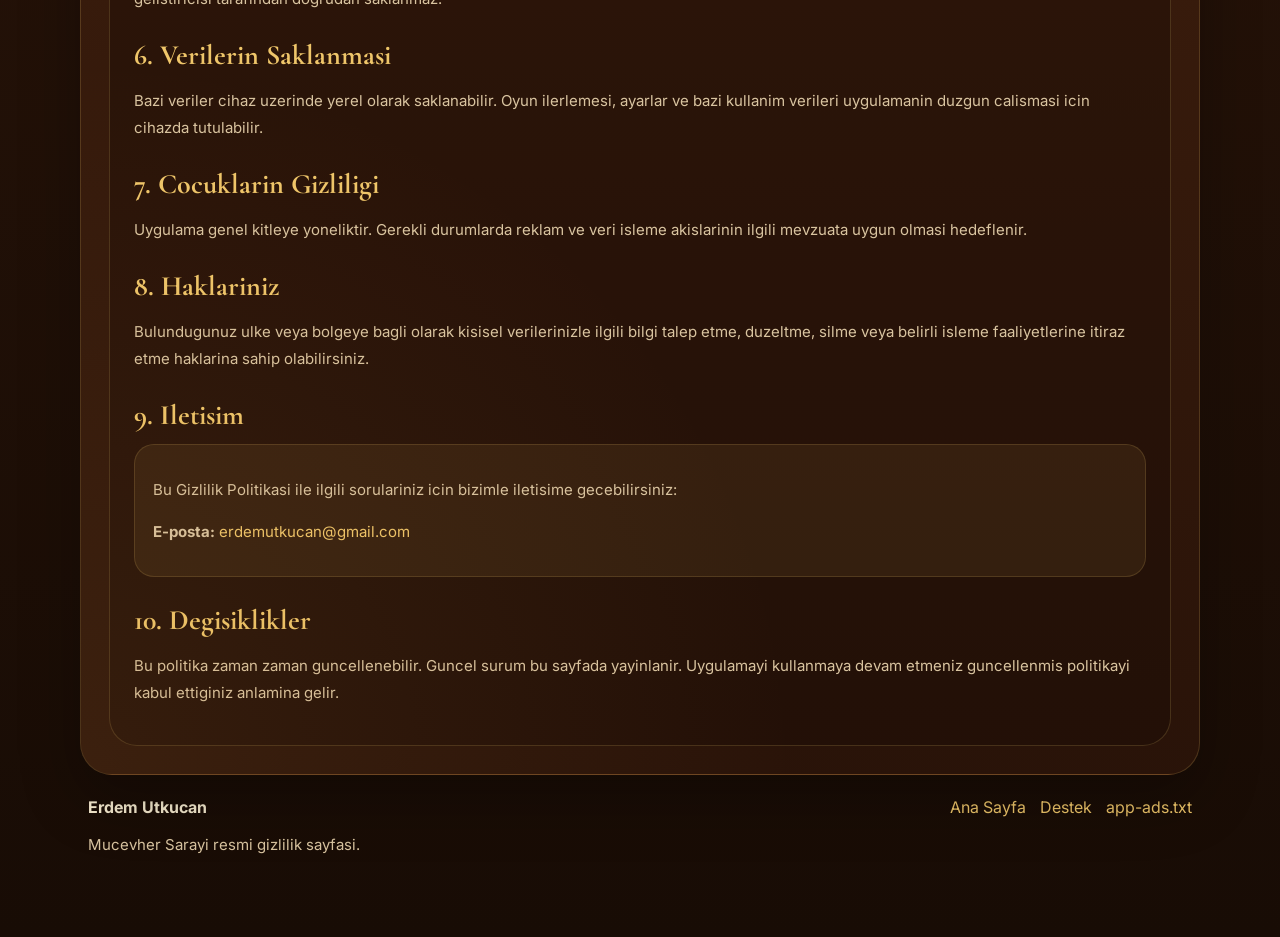
==== commit 6fd996a6: "Add bilingual support and privacy pages" ====
--- a/privacy.html
+++ b/privacy.html
@@ -2,12 +2,307 @@
 <html lang="tr">
 <head>
   <meta charset="utf-8">
-  <meta http-equiv="refresh" content="0; url=/mucevher-sarayi/privacy.html">
   <meta name="viewport" content="width=device-width, initial-scale=1">
-  <title>Gizlilik Politikasi Yonlendiriliyor</title>
-  <link rel="canonical" href="https://erdemutkucan.com/mucevher-sarayi/privacy.html">
+  <title>Mucevher Sarayi | Gizlilik Politikasi / Privacy Policy</title>
+  <meta name="description" content="Mucevher Sarayi icin Turkce ve English gizlilik politikasi.">
+  <link rel="canonical" href="https://erdemutkucan.com/privacy.html">
+  <link rel="preconnect" href="https://fonts.googleapis.com">
+  <link rel="preconnect" href="https://fonts.gstatic.com" crossorigin>
+  <link href="https://fonts.googleapis.com/css2?family=Cormorant+Garamond:wght@500;600;700&family=Inter:wght@400;500;600;700&display=swap" rel="stylesheet">
+  <link rel="stylesheet" href="./styles.css">
+  <style>
+    .lang-switch {
+      display: inline-flex;
+      gap: 8px;
+      margin: 18px 0 0;
+      padding: 6px;
+      border-radius: 999px;
+      background: rgba(239, 198, 106, 0.08);
+      border: 1px solid rgba(239, 198, 106, 0.16);
+    }
+
+    .lang-switch button {
+      border: none;
+      border-radius: 999px;
+      padding: 10px 16px;
+      background: transparent;
+      color: var(--muted);
+      font-size: 12px;
+      font-weight: 700;
+      letter-spacing: 0.12em;
+      text-transform: uppercase;
+      cursor: pointer;
+    }
+
+    .lang-switch button.active {
+      background: linear-gradient(135deg, #f4d688, #d49a44);
+      color: #261403;
+    }
+
+    .policy-card {
+      margin-top: 22px;
+      border: 1px solid var(--line);
+      background: rgba(26, 13, 6, 0.38);
+      border-radius: 28px;
+      padding: 24px;
+    }
+
+    .policy-card h2 {
+      margin: 0 0 14px;
+      font-family: "Cormorant Garamond", Georgia, serif;
+      font-size: 44px;
+      color: var(--text);
+    }
+
+    .policy-card h3 {
+      margin: 26px 0 10px;
+      font-family: "Cormorant Garamond", Georgia, serif;
+      font-size: 28px;
+      color: var(--gold);
+    }
+
+    .policy-card p,
+    .policy-card li {
+      color: var(--muted);
+      line-height: 1.8;
+      font-size: 15px;
+    }
+
+    .policy-card ul {
+      margin: 0;
+      padding-left: 20px;
+    }
+
+    .policy-meta {
+      color: var(--muted);
+      margin-top: 8px;
+      font-size: 14px;
+    }
+
+    .contact-box {
+      margin-top: 12px;
+      padding: 16px 18px;
+      border-radius: 20px;
+      background: rgba(239, 198, 106, 0.08);
+      border: 1px solid rgba(239, 198, 106, 0.16);
+    }
+
+    .hidden {
+      display: none;
+    }
+  </style>
 </head>
 <body>
-  <p>Yonlendiriliyor... <a href="/mucevher-sarayi/privacy.html">Gizlilik Politikasi</a></p>
+  <main class="site-shell">
+    <header class="page-header">
+      <a class="back-link" href="./index.html">← Ana sayfaya don</a>
+      <nav class="nav">
+        <a href="./index.html">Ana Sayfa</a>
+        <a href="./support.html">Destek</a>
+        <a href="./privacy.html" aria-current="page">Gizlilik</a>
+        <a href="./app-ads.txt">app-ads.txt</a>
+      </nav>
+    </header>
+
+    <section class="page-panel">
+      <span class="eyebrow">Privacy</span>
+      <h1 class="page-title">Gizlilik Politikasi / Privacy Policy</h1>
+      <p class="page-lead">
+        Mucevher Sarayi uygulamasi icin gizlilik detaylari. Turkce ve English olarak ayni sayfada sunulmustur.
+      </p>
+      <p class="policy-meta">Son guncelleme / Last updated: April 12, 2026</p>
+
+      <div class="lang-switch" aria-label="Language switcher">
+        <button class="active" type="button" data-lang-btn="tr">Turkce</button>
+        <button type="button" data-lang-btn="en">English</button>
+      </div>
+
+      <article class="policy-card" data-lang="tr">
+        <h2>Turkce</h2>
+        <p>
+          <strong>Mucevher Sarayi</strong> olarak gizliliginize onem veriyoruz. Bu Gizlilik Politikasi,
+          uygulamamizi kullanirken hangi verilerin islenebilecegini, bu verilerin ne amacla kullanilabilecegini ve haklarinizi aciklar.
+        </p>
+
+        <h3>1. Toplanan Bilgiler</h3>
+        <p>Uygulama kullaniminiz sirasinda asagidaki veri turleri islenebilir:</p>
+        <ul>
+          <li>Oyun ilerleme verileri</li>
+          <li>Seviye, skor, yildiz, can, altin, elmas ve envanter bilgileri</li>
+          <li>Uygulama ici satin alma durum bilgileri</li>
+          <li>Reklam gosterimi ve reklam etkilesim bilgileri</li>
+          <li>Cihaz tanimlayicilari ve teknik cihaz bilgileri</li>
+          <li>Cokme kayitlari ve performans verileri</li>
+          <li>Yaklasik konum bilgisi, ornegin IP adresinden turetilen genel konum</li>
+        </ul>
+
+        <h3>2. Verilerin Kullanim Amaclari</h3>
+        <ul>
+          <li>Oyun deneyimini sunmak ve ilerlemeyi kaydetmek</li>
+          <li>Uygulama ici satin alma islemlerini yonetmek</li>
+          <li>Reklam gostermek ve reklam performansini olcmek</li>
+          <li>Uygulama performansini iyilestirmek</li>
+          <li>Hatalari tespit etmek ve teknik sorunlari gidermek</li>
+          <li>Guvenlik, sahtekarlik onleme ve hizmet butunlugunu saglamak</li>
+        </ul>
+
+        <h3>3. Ucuncu Taraf Hizmetler</h3>
+        <p>Uygulama asagidaki ucuncu taraf hizmetleri kullanabilir:</p>
+        <ul>
+          <li><strong>Google AdMob / Google Mobile Ads SDK</strong> banner, odullu ve gecis reklamlari icin</li>
+          <li><strong>Apple StoreKit</strong> uygulama ici satin alim islemleri icin</li>
+        </ul>
+        <p>Bu hizmet saglayicilar kendi gizlilik politikalarina gore veri isleyebilir.</p>
+        <p><a href="https://policies.google.com/privacy" target="_blank" rel="noreferrer">Google Gizlilik Politikasi</a></p>
+        <p><a href="https://www.apple.com/legal/privacy/" target="_blank" rel="noreferrer">Apple Gizlilik Politikasi</a></p>
+
+        <h3>4. Reklamlar</h3>
+        <p>
+          Uygulamamiz reklam gosterebilir. Reklam saglayicilari, reklam sunumu, olcumleme ve dolandiriciligi onleme amaciyla belirli teknik verileri isleyebilir.
+        </p>
+
+        <h3>5. Uygulama Ici Satin Alimlar</h3>
+        <p>
+          Uygulama ici satin alma islemleri Apple tarafindan saglanan StoreKit altyapisi uzerinden gerceklestirilir.
+          Odeme bilgileriniz uygulama gelistiricisi tarafindan dogrudan saklanmaz.
+        </p>
+
+        <h3>6. Verilerin Saklanmasi</h3>
+        <p>
+          Bazi veriler cihaz uzerinde yerel olarak saklanabilir. Oyun ilerlemesi, ayarlar ve bazi kullanim verileri uygulamanin duzgun calismasi icin cihazda tutulabilir.
+        </p>
+
+        <h3>7. Cocuklarin Gizliligi</h3>
+        <p>
+          Uygulama genel kitleye yoneliktir. Gerekli durumlarda reklam ve veri isleme akislarinin ilgili mevzuata uygun olmasi hedeflenir.
+        </p>
+
+        <h3>8. Haklariniz</h3>
+        <p>
+          Bulundugunuz ulke veya bolgeye bagli olarak kisisel verilerinizle ilgili bilgi talep etme, duzeltme, silme veya belirli isleme faaliyetlerine itiraz etme haklarina sahip olabilirsiniz.
+        </p>
+
+        <h3>9. Iletisim</h3>
+        <div class="contact-box">
+          <p>Bu Gizlilik Politikasi ile ilgili sorulariniz icin bizimle iletisime gecebilirsiniz:</p>
+          <p><strong>E-posta:</strong> <a href="mailto:erdemutkucan@gmail.com">erdemutkucan@gmail.com</a></p>
+        </div>
+
+        <h3>10. Degisiklikler</h3>
+        <p>
+          Bu politika zaman zaman guncellenebilir. Guncel surum bu sayfada yayinlanir. Uygulamayi kullanmaya devam etmeniz guncellenmis politikayi kabul ettiginiz anlamina gelir.
+        </p>
+      </article>
+
+      <article class="policy-card hidden" data-lang="en">
+        <h2>English</h2>
+        <p>
+          At <strong>Mucevher Sarayi</strong>, we value your privacy. This Privacy Policy explains what data may be processed
+          when you use our application, how that data may be used, and your rights regarding that data.
+        </p>
+
+        <h3>1. Information We May Collect</h3>
+        <p>While you use the application, the following types of data may be processed:</p>
+        <ul>
+          <li>Game progress data</li>
+          <li>Level, score, star, life, gold, gem, and inventory information</li>
+          <li>In-app purchase status information</li>
+          <li>Ad display and ad interaction information</li>
+          <li>Device identifiers and technical device information</li>
+          <li>Crash logs and performance data</li>
+          <li>Approximate location data, such as general location inferred from IP address</li>
+        </ul>
+
+        <h3>2. How We Use Information</h3>
+        <ul>
+          <li>To provide gameplay and save progress</li>
+          <li>To manage in-app purchases</li>
+          <li>To display advertisements and measure ad performance</li>
+          <li>To improve app performance</li>
+          <li>To detect errors and resolve technical issues</li>
+          <li>To ensure security, prevent fraud, and maintain service integrity</li>
+        </ul>
+
+        <h3>3. Third-Party Services</h3>
+        <p>The application may use the following third-party services:</p>
+        <ul>
+          <li><strong>Google AdMob / Google Mobile Ads SDK</strong> for banner ads, rewarded ads, and interstitial ads</li>
+          <li><strong>Apple StoreKit</strong> for in-app purchases</li>
+        </ul>
+        <p>These service providers may process data according to their own privacy policies.</p>
+        <p><a href="https://policies.google.com/privacy" target="_blank" rel="noreferrer">Google Privacy Policy</a></p>
+        <p><a href="https://www.apple.com/legal/privacy/" target="_blank" rel="noreferrer">Apple Privacy Policy</a></p>
+
+        <h3>4. Advertising</h3>
+        <p>
+          Our application may display advertisements. Advertising providers may process certain technical data for ad delivery,
+          measurement, and fraud prevention.
+        </p>
+
+        <h3>5. In-App Purchases</h3>
+        <p>
+          In-app purchases are processed through Apple's StoreKit infrastructure. Your payment information is not directly stored by the developer.
+        </p>
+
+        <h3>6. Data Storage</h3>
+        <p>
+          Some data may be stored locally on the device. Game progress, settings, and certain usage-related data may be kept on the device so the application can function properly.
+        </p>
+
+        <h3>7. Children's Privacy</h3>
+        <p>
+          The application is intended for a general audience. Where required, advertising and data processing flows are managed in accordance with applicable laws and regulations.
+        </p>
+
+        <h3>8. Your Rights</h3>
+        <p>
+          Depending on your country or region, you may have certain rights regarding your personal data. These may include the right to request access, correction, deletion, or objection to certain processing activities.
+        </p>
+
+        <h3>9. Contact</h3>
+        <div class="contact-box">
+          <p>If you have any questions about this Privacy Policy, you may contact us at:</p>
+          <p><strong>Email:</strong> <a href="mailto:erdemutkucan@gmail.com">erdemutkucan@gmail.com</a></p>
+        </div>
+
+        <h3>10. Changes</h3>
+        <p>
+          This Privacy Policy may be updated from time to time. The latest version will be published on this page.
+          Your continued use of the application means you accept the updated policy.
+        </p>
+      </article>
+    </section>
+
+    <footer class="site-footer">
+      <div>
+        <strong>Erdem Utkucan</strong>
+        <p>Mucevher Sarayi resmi gizlilik sayfasi.</p>
+      </div>
+      <div class="footer-links">
+        <a href="./index.html">Ana Sayfa</a>
+        <a href="./support.html">Destek</a>
+        <a href="./app-ads.txt">app-ads.txt</a>
+      </div>
+    </footer>
+  </main>
+
+  <script>
+    const langButtons = document.querySelectorAll("[data-lang-btn]");
+    const langPanels = document.querySelectorAll("[data-lang]");
+
+    function setLang(lang) {
+      langButtons.forEach((button) => {
+        button.classList.toggle("active", button.dataset.langBtn === lang);
+      });
+      langPanels.forEach((panel) => {
+        panel.classList.toggle("hidden", panel.dataset.lang !== lang);
+      });
+      document.documentElement.lang = lang === "en" ? "en" : "tr";
+    }
+
+    langButtons.forEach((button) => {
+      button.addEventListener("click", () => setLang(button.dataset.langBtn));
+    });
+  </script>
 </body>
 </html>
--- a/styles.css
+++ b/styles.css
@@ -0,0 +1,387 @@
+:root {
+  --bg: #180c05;
+  --bg-soft: #34190b;
+  --panel: rgba(53, 27, 12, 0.9);
+  --panel-strong: rgba(66, 33, 14, 0.95);
+  --line: rgba(239, 198, 106, 0.18);
+  --gold: #efc66a;
+  --gold-strong: #f5d88f;
+  --cream: #f8ecd0;
+  --muted: #d9c4a0;
+  --text: #fff6e6;
+  --shadow: 0 24px 60px rgba(0, 0, 0, 0.28);
+}
+
+* {
+  box-sizing: border-box;
+}
+
+html {
+  scroll-behavior: smooth;
+}
+
+body {
+  margin: 0;
+  color: var(--cream);
+  font-family: "Inter", system-ui, -apple-system, BlinkMacSystemFont, "Segoe UI", sans-serif;
+  background:
+    radial-gradient(circle at top, rgba(218, 150, 57, 0.16), transparent 28%),
+    radial-gradient(circle at 30% 20%, rgba(165, 92, 38, 0.18), transparent 26%),
+    linear-gradient(180deg, var(--bg-soft), var(--bg));
+  min-height: 100vh;
+}
+
+a {
+  color: var(--gold);
+  text-decoration: none;
+}
+
+a:hover {
+  color: var(--gold-strong);
+}
+
+.site-shell {
+  width: min(1120px, calc(100% - 32px));
+  margin: 0 auto;
+  padding: 28px 0 64px;
+}
+
+.hero-panel,
+.page-panel {
+  background:
+    linear-gradient(180deg, rgba(88, 45, 19, 0.92), rgba(42, 20, 9, 0.96));
+  border: 1px solid var(--line);
+  border-radius: 32px;
+  padding: 28px;
+  box-shadow: var(--shadow);
+  position: relative;
+  overflow: hidden;
+}
+
+.hero-panel::before,
+.page-panel::before {
+  content: "";
+  position: absolute;
+  inset: 0;
+  background:
+    radial-gradient(circle at top right, rgba(245, 216, 143, 0.12), transparent 30%),
+    radial-gradient(circle at bottom left, rgba(189, 124, 53, 0.12), transparent 28%);
+  pointer-events: none;
+}
+
+.topbar,
+.page-header {
+  display: flex;
+  align-items: center;
+  justify-content: space-between;
+  gap: 16px;
+  margin-bottom: 28px;
+}
+
+.brand-lockup {
+  display: flex;
+  align-items: center;
+  gap: 12px;
+  flex-wrap: wrap;
+}
+
+.brand-pill {
+  display: inline-flex;
+  align-items: center;
+  padding: 10px 14px;
+  border-radius: 999px;
+  background: rgba(239, 198, 106, 0.1);
+  border: 1px solid rgba(239, 198, 106, 0.16);
+  color: var(--gold);
+  font-size: 12px;
+  font-weight: 700;
+  letter-spacing: 0.14em;
+  text-transform: uppercase;
+}
+
+.brand-sub {
+  color: rgba(248, 236, 208, 0.72);
+  font-size: 13px;
+}
+
+.nav {
+  display: flex;
+  align-items: center;
+  gap: 14px;
+  flex-wrap: wrap;
+}
+
+.nav a {
+  color: rgba(248, 236, 208, 0.8);
+  font-size: 14px;
+  font-weight: 600;
+}
+
+.nav a[aria-current="page"] {
+  color: var(--gold);
+}
+
+.eyebrow {
+  display: inline-flex;
+  align-items: center;
+  padding: 8px 13px;
+  border-radius: 999px;
+  border: 1px solid rgba(239, 198, 106, 0.16);
+  background: rgba(239, 198, 106, 0.08);
+  color: var(--gold);
+  font-size: 12px;
+  font-weight: 700;
+  letter-spacing: 0.16em;
+  text-transform: uppercase;
+}
+
+.hero-grid {
+  display: grid;
+  grid-template-columns: minmax(0, 1.4fr) minmax(280px, 0.8fr);
+  gap: 20px;
+  position: relative;
+  z-index: 1;
+}
+
+.hero-title,
+.page-title,
+.section-heading h2,
+.info-card h2,
+.app-card h3,
+.faq-item h3,
+.feature-panel h2 {
+  font-family: "Cormorant Garamond", Georgia, serif;
+}
+
+.hero-title {
+  margin: 16px 0 8px;
+  font-size: clamp(50px, 9vw, 84px);
+  line-height: 0.92;
+  color: var(--text);
+}
+
+.hero-lead,
+.page-lead,
+.info-card p,
+.feature-list li,
+.clean-list li,
+.faq-item p,
+.app-card p,
+.site-footer p {
+  color: var(--muted);
+  line-height: 1.75;
+  font-size: 15px;
+}
+
+.hero-actions {
+  display: flex;
+  flex-wrap: wrap;
+  gap: 12px;
+  margin-top: 24px;
+}
+
+.btn {
+  display: inline-flex;
+  align-items: center;
+  justify-content: center;
+  min-height: 50px;
+  padding: 0 18px;
+  border-radius: 999px;
+  border: 1px solid var(--line);
+  font-size: 14px;
+  font-weight: 700;
+}
+
+.btn-primary {
+  color: #261403;
+  background: linear-gradient(135deg, #f4d688, #d49a44);
+}
+
+.btn-secondary {
+  color: var(--cream);
+  background: rgba(27, 14, 6, 0.66);
+}
+
+.mini-stats {
+  display: grid;
+  grid-template-columns: repeat(auto-fit, minmax(140px, 1fr));
+  gap: 12px;
+  margin-top: 26px;
+}
+
+.stat-card,
+.feature-panel,
+.info-card,
+.app-card,
+.faq-item {
+  border: 1px solid var(--line);
+  background: rgba(26, 13, 6, 0.38);
+  border-radius: 24px;
+}
+
+.stat-card {
+  padding: 16px;
+}
+
+.stat-label,
+.card-kicker {
+  display: block;
+  margin-bottom: 8px;
+  color: var(--gold);
+  font-size: 12px;
+  font-weight: 700;
+  letter-spacing: 0.12em;
+  text-transform: uppercase;
+}
+
+.stat-card strong {
+  color: var(--text);
+  font-size: 16px;
+}
+
+.feature-panel {
+  padding: 22px;
+  align-self: start;
+}
+
+.feature-panel h2,
+.page-title {
+  margin: 16px 0 12px;
+  font-size: clamp(36px, 7vw, 54px);
+  line-height: 0.96;
+}
+
+.feature-list,
+.clean-list {
+  margin: 0;
+  padding-left: 18px;
+}
+
+.content-grid {
+  display: grid;
+  grid-template-columns: repeat(auto-fit, minmax(240px, 1fr));
+  gap: 16px;
+  margin-top: 20px;
+}
+
+.info-card {
+  padding: 22px;
+}
+
+.info-card h2 {
+  margin: 0 0 10px;
+  font-size: 34px;
+  line-height: 0.95;
+}
+
+.text-link {
+  display: inline-flex;
+  margin-top: 10px;
+  font-weight: 700;
+}
+
+.app-section,
+.faq-block {
+  margin-top: 28px;
+}
+
+.section-heading {
+  margin-bottom: 14px;
+}
+
+.section-heading h2 {
+  margin: 10px 0 0;
+  font-size: 42px;
+  line-height: 0.96;
+}
+
+.app-card {
+  padding: 22px;
+  display: flex;
+  align-items: center;
+  justify-content: space-between;
+  gap: 18px;
+}
+
+.app-card h3,
+.faq-item h3 {
+  margin: 0 0 10px;
+  color: var(--text);
+  font-size: 28px;
+}
+
+.faq-item {
+  padding: 20px 22px;
+  margin-bottom: 12px;
+}
+
+.site-footer {
+  display: flex;
+  align-items: flex-start;
+  justify-content: space-between;
+  gap: 18px;
+  padding: 22px 8px 0;
+}
+
+.footer-links {
+  display: flex;
+  flex-wrap: wrap;
+  justify-content: flex-end;
+  gap: 14px;
+}
+
+.back-link {
+  color: var(--gold);
+  font-size: 14px;
+  font-weight: 700;
+}
+
+.page-lead {
+  max-width: 760px;
+  margin-bottom: 4px;
+}
+
+@media (max-width: 860px) {
+  .hero-grid {
+    grid-template-columns: 1fr;
+  }
+
+  .site-footer,
+  .page-header,
+  .topbar,
+  .app-card {
+    flex-direction: column;
+    align-items: flex-start;
+  }
+
+  .footer-links {
+    justify-content: flex-start;
+  }
+}
+
+@media (max-width: 560px) {
+  .site-shell {
+    width: min(100% - 20px, 1120px);
+    padding-top: 18px;
+  }
+
+  .hero-panel,
+  .page-panel {
+    padding: 20px;
+    border-radius: 24px;
+  }
+
+  .hero-title {
+    font-size: 46px;
+  }
+
+  .feature-panel h2,
+  .page-title,
+  .section-heading h2 {
+    font-size: 34px;
+  }
+
+  .info-card h2 {
+    font-size: 28px;
+  }
+}
